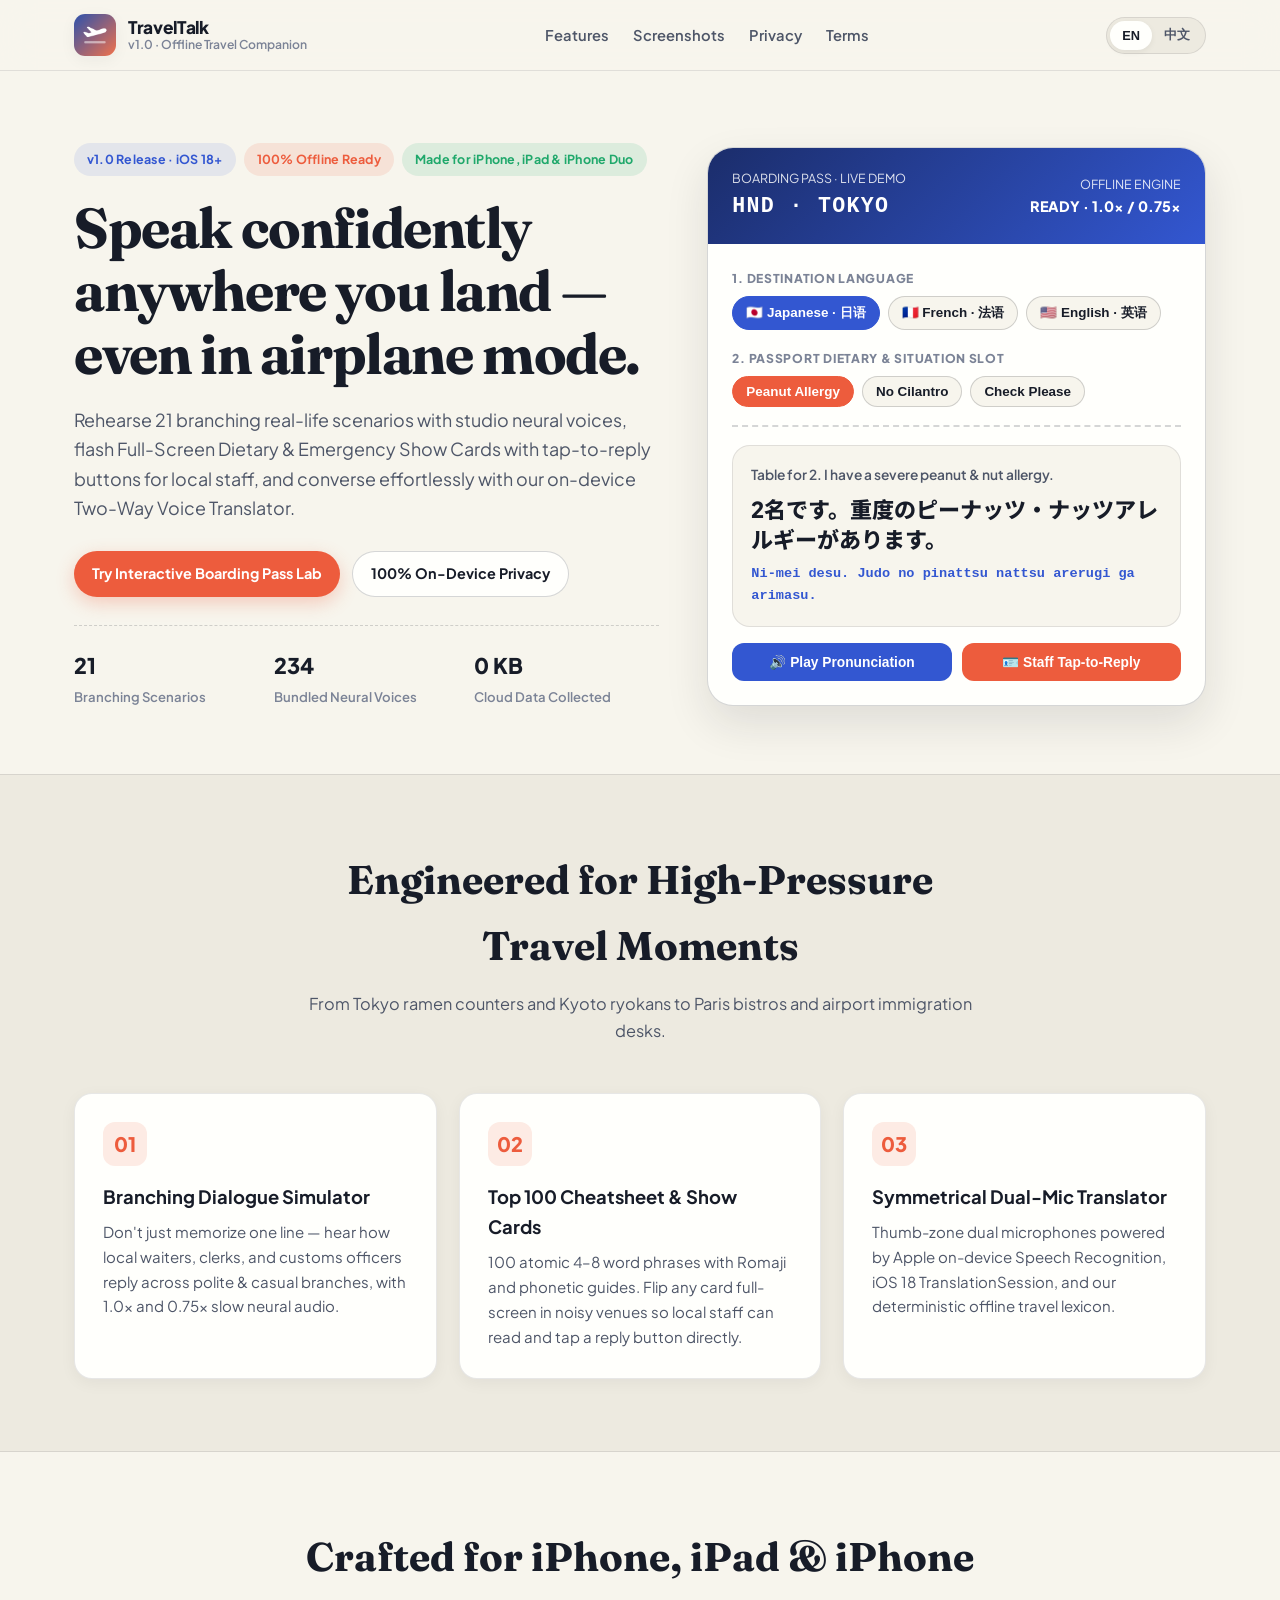
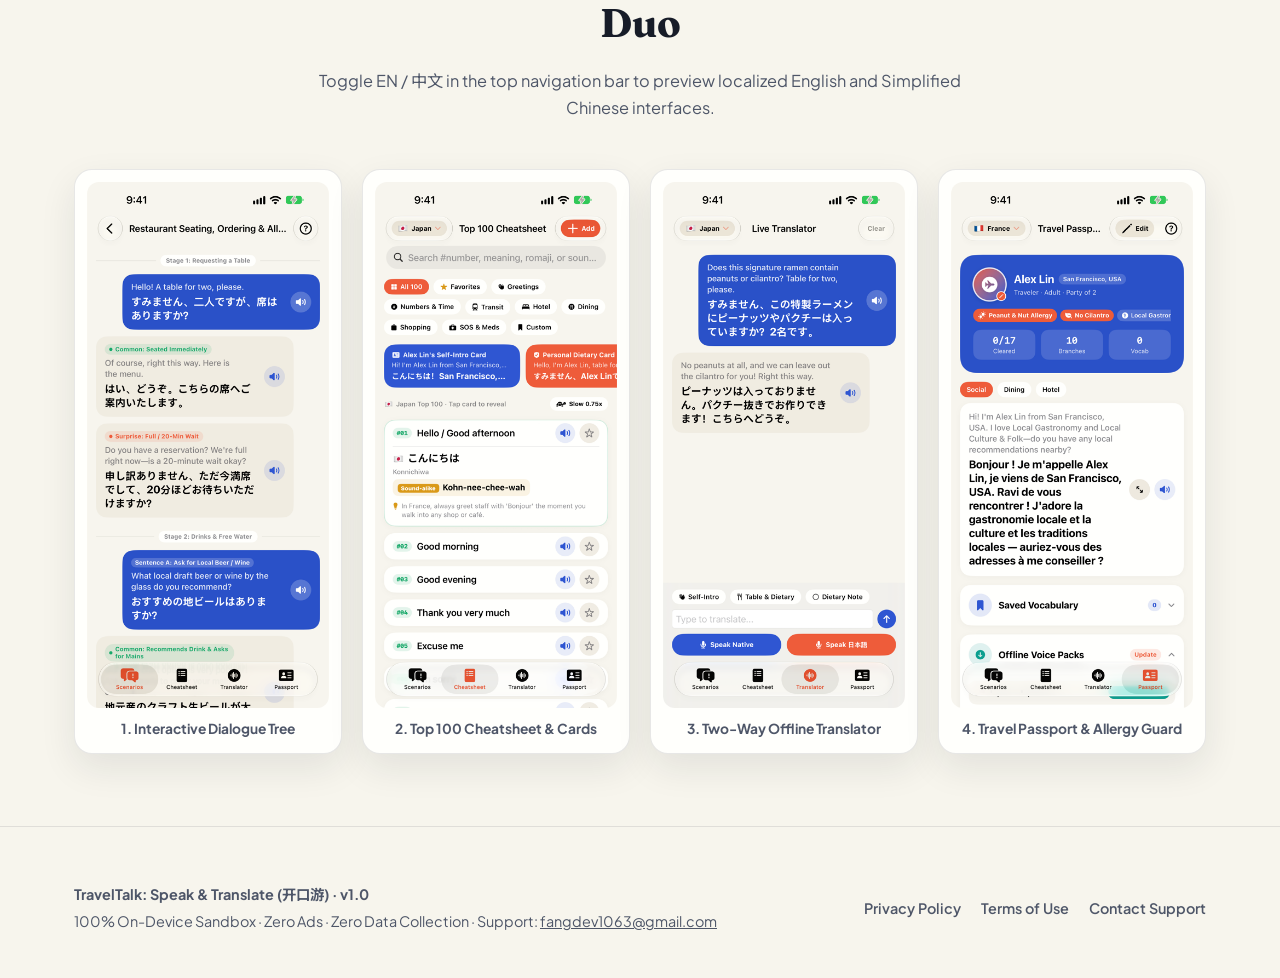
==== index.html @ 9854aa66 "feat: launch TravelTalk v1.0 official bilingual website, privacy/terms, and netlify config" ====
<!DOCTYPE html>
<html lang="en">
<head>
  <meta charset="UTF-8">
  <meta name="viewport" content="width=device-width, initial-scale=1.0">
  <title>TravelTalk (开口游) — Offline Travel Phrasebook, Dialogue Simulator & Voice Translator</title>
  <meta name="description" content="Speak confidently in Japan, France, and English destinations 100% offline. 21 interactive travel scenarios, Top 100 survival cheatsheet, full-screen staff show cards, and two-way voice translation.">
  <meta property="og:title" content="TravelTalk: Speak & Translate — v1.0 for iOS">
  <meta property="og:description" content="100% offline travel conversation simulator, Top 100 survival phrasebook, dietary allergy show cards, and two-way voice translator.">
  <meta property="og:type" content="website">
  <meta property="og:url" content="https://traveltalkapp.netlify.app">
  <meta property="og:image" content="https://traveltalkapp.netlify.app/assets/app_icon.png">
  <link rel="icon" type="image/png" href="assets/app_icon.png">
  <link rel="apple-touch-icon" href="assets/app_icon.png">
  <link rel="preconnect" href="https://fonts.googleapis.com">
  <link rel="preconnect" href="https://fonts.gstatic.com" crossorigin>
  <link href="https://fonts.googleapis.com/css2?family=Fraunces:opsz,wght@9..144,600;9..144,700&family=Noto+Sans+SC:wght@400;600;700&family=Plus+Jakarta+Sans:wght@400;600;700;800&display=swap" rel="stylesheet">
  <link rel="stylesheet" href="index.css">
  <script type="application/ld+json">
  {
    "@context": "https://schema.org",
    "@type": "SoftwareApplication",
    "name": "TravelTalk: Speak & Translate",
    "alternateName": "开口游 TravelTalk",
    "operatingSystem": "iOS 18.0+",
    "applicationCategory": "TravelApplication",
    "softwareVersion": "1.0",
    "offers": {
      "@type": "Offer",
      "price": "0",
      "priceCurrency": "USD"
    }
  }
  </script>
</head>
<body>
  <header class="site-header">
    <div class="header-container">
      <a href="/" class="brand-link">
        <img src="assets/app_icon.png" alt="TravelTalk App Icon" class="brand-icon">
        <div class="brand-text">
          <span class="brand-title">TravelTalk <span data-lang-zh>开口游</span></span>
          <span class="brand-sub">v1.0 · Offline Travel Companion</span>
        </div>
      </a>
      <nav class="nav-links">
        <a href="#features"><span data-lang-en>Features</span><span data-lang-zh>核心亮点</span></a>
        <a href="#screens"><span data-lang-en>Screenshots</span><span data-lang-zh>应用预览</span></a>
        <a href="/privacy"><span data-lang-en>Privacy</span><span data-lang-zh>隐私政策</span></a>
        <a href="/terms"><span data-lang-en>Terms</span><span data-lang-zh>服务条款</span></a>
      </nav>
      <div class="header-actions">
        <div class="lang-toggle" role="group" aria-label="Language Switcher">
          <button type="button" class="lang-btn active" id="btn-en" onclick="setLang('en')">EN</button>
          <button type="button" class="lang-btn" id="btn-zh" onclick="setLang('zh')">中文</button>
        </div>
      </div>
    </div>
  </header>

  <main>
    <section class="hero">
      <div class="container hero-grid">
        <div>
          <div class="pill-row">
            <span class="badge-pill">v1.0 Release · iOS 18+</span>
            <span class="badge-pill coral"><span data-lang-en>100% Offline Ready</span><span data-lang-zh>100% 离线可用</span></span>
            <span class="badge-pill green"><span data-lang-en>Made for iPhone, iPad &amp; iPhone Duo</span><span data-lang-zh>适配 iPhone / iPad / iPhone Duo</span></span>
          </div>

          <h1>
            <span data-lang-en>Speak confidently anywhere you land — even in airplane mode.</span>
            <span data-lang-zh>落地海外没信号，也能自信开口地道交流。</span>
          </h1>

          <p class="hero-lead">
            <span data-lang-en>Rehearse 21 branching real-life scenarios with studio neural voices, flash Full-Screen Dietary &amp; Emergency Show Cards with tap-to-reply buttons for local staff, and converse effortlessly with our on-device Two-Way Voice Translator.</span>
            <span data-lang-zh>集「21个高频场景双向对话预演 + 必背100句罗马音小抄 + 店员点选全屏救急卡 + 端侧双麦克风实时语音互译」于一体，零账号、零广告、零云端上传。</span>
          </p>

          <div class="hero-cta-row">
            <a href="#studio" class="btn-primary">
              <span data-lang-en>Try Interactive Boarding Pass Lab</span>
              <span data-lang-zh>体验交互式登机牌急救卡</span>
            </a>
            <a href="/privacy" class="btn-secondary">
              <span data-lang-en>100% On-Device Privacy</span>
              <span data-lang-zh>查看端侧隐私承诺</span>
            </a>
          </div>

          <div class="trust-strip">
            <div class="trust-stat">
              <strong>21</strong>
              <span data-lang-en>Branching Scenarios</span>
              <span data-lang-zh>真实出境演练场景</span>
            </div>
            <div class="trust-stat">
              <strong>234</strong>
              <span data-lang-en>Bundled Neural Voices</span>
              <span data-lang-zh>内置高清真声语音</span>
            </div>
            <div class="trust-stat">
              <strong>0 KB</strong>
              <span data-lang-en>Cloud Data Collected</span>
              <span data-lang-zh>个人数据云端上传</span>
            </div>
          </div>
        </div>

        <!-- Interactive Boarding Pass & Dietary Show Card Studio -->
        <div class="ticket-card" id="studio">
          <div class="ticket-header">
            <div>
              <div class="ticket-sub"><span data-lang-en>BOARDING PASS · LIVE DEMO</span><span data-lang-zh>旅行护照 · 实时交互预览</span></div>
              <div class="ticket-route-code" id="demo-route-code">HND · TOKYO</div>
            </div>
            <div style="text-align: right;">
              <div class="ticket-sub"><span data-lang-en>OFFLINE ENGINE</span><span data-lang-zh>离线引擎状态</span></div>
              <div style="font-weight: 800; font-size: 0.9rem;">READY · 1.0x / 0.75x</div>
            </div>
          </div>

          <div class="ticket-body">
            <span class="control-label"><span data-lang-en>1. Destination Language</span><span data-lang-zh>1. 选择目的地语言</span></span>
            <div class="chip-group">
              <button type="button" class="chip-btn active" data-dest="ja" onclick="selectDest('ja')">🇯🇵 Japanese · 日语</button>
              <button type="button" class="chip-btn" data-dest="fr" onclick="selectDest('fr')">🇫🇷 French · 法语</button>
              <button type="button" class="chip-btn" data-dest="en" onclick="selectDest('en')">🇺🇸 English · 英语</button>
            </div>

            <span class="control-label"><span data-lang-en>2. Passport Dietary &amp; Situation Slot</span><span data-lang-zh>2. 选择旅行护照忌口 / 高频救急场景</span></span>
            <div class="chip-group">
              <button type="button" class="chip-btn dietary active" data-slot="peanut" onclick="selectSlot('peanut')">
                <span data-lang-en>Peanut Allergy</span><span data-lang-zh>花生坚果过敏</span>
              </button>
              <button type="button" class="chip-btn dietary" data-slot="cilantro" onclick="selectSlot('cilantro')">
                <span data-lang-en>No Cilantro</span><span data-lang-zh>免放香菜</span>
              </button>
              <button type="button" class="chip-btn dietary" data-slot="bill" onclick="selectSlot('bill')">
                <span data-lang-en>Check Please</span><span data-lang-zh>买单结账</span>
              </button>
            </div>

            <hr class="ticket-divider">

            <div class="live-card-output">
              <div class="live-mother-tongue" id="demo-meaning">Table for 2. I have a severe peanut &amp; nut allergy.</div>
              <div class="live-target-phrase" id="demo-target">2名です。重度のピーナッツ・ナッツアレルギーがあります。</div>
              <div class="live-romaji" id="demo-romaji">Ni-mei desu. Judo no pinattsu nattsu arerugi ga arimasu.</div>
            </div>

            <div class="ticket-actions">
              <button type="button" class="action-btn speak" onclick="speakDemoPhrase()">
                <span data-lang-en>🔊 Play Pronunciation</span><span data-lang-zh>🔊 播放地道发音</span>
              </button>
              <button type="button" class="action-btn showcard" onclick="toggleStaffBox()">
                <span data-lang-en>🪪 Staff Tap-to-Reply</span><span data-lang-zh>🪪 店员点选回复</span>
              </button>
            </div>

            <div class="staff-reply-box" id="staff-box">
              <div style="font-size: 0.8rem; font-weight: 800; color: var(--brand-green);" id="staff-prompt">
                Local Staff Tap Reply — Instant Mother-Tongue Confirmation:
              </div>
              <div class="staff-reply-btns">
                <button type="button" class="staff-chip" onclick="showStaffMeaning('ok')">✅ 大丈夫です / Understood</button>
                <button type="button" class="staff-chip" onclick="showStaffMeaning('wait')">⏳ 少々お待ちください / One moment</button>
              </div>
              <div id="staff-feedback" style="margin-top: 8px; font-size: 0.84rem; font-weight: 700; color: var(--text-primary);"></div>
            </div>
          </div>
        </div>
      </div>
    </section>

    <section class="section section-alt" id="features">
      <div class="container">
        <div class="section-header">
          <h2>
            <span data-lang-en>Engineered for High-Pressure Travel Moments</span>
            <span data-lang-zh>专为真实出境高频痛点打造</span>
          </h2>
          <p>
            <span data-lang-en>From Tokyo ramen counters and Kyoto ryokans to Paris bistros and airport immigration desks.</span>
            <span data-lang-zh>无论是东京一兰拉面点单、羽田海关问询，还是巴黎小酒馆防过敏沟通，断网也能秒级应对。</span>
          </p>
        </div>

        <div class="bento-grid">
          <article class="bento-card">
            <div class="bento-icon">01</div>
            <h3><span data-lang-en>Branching Dialogue Simulator</span><span data-lang-zh>21个真实场景双向对话树</span></h3>
            <p>
              <span data-lang-en>Don't just memorize one line — hear how local waiters, clerks, and customs officers reply across polite &amp; casual branches, with 1.0x and 0.75x slow neural audio.</span>
              <span data-lang-zh>不仅教你怎么说，更提前预演店员最常见的真实追问分支；内置234条高清离线语音，支持1.0x常速与0.75x慢速跟读打分。</span>
            </p>
          </article>

          <article class="bento-card">
            <div class="bento-icon">02</div>
            <h3><span data-lang-en>Top 100 Cheatsheet &amp; Show Cards</span><span data-lang-zh>必背100句小抄与全屏救急卡</span></h3>
            <p>
              <span data-lang-en>100 atomic 4–8 word phrases with Romaji and phonetic guides. Flip any card full-screen in noisy venues so local staff can read and tap a reply button directly.</span>
              <span data-lang-zh>一句一卡短句编排搭配罗马音与谐音助记；嘈杂环境下轻点切换高对比度全屏大字卡，支持当地店员直接点击按钮回复。</span>
            </p>
          </article>

          <article class="bento-card">
            <div class="bento-icon">03</div>
            <h3><span data-lang-en>Symmetrical Dual-Mic Translator</span><span data-lang-zh>单手双麦克风端侧实时互译</span></h3>
            <p>
              <span data-lang-en>Thumb-zone dual microphones powered by Apple on-device Speech Recognition, iOS 18 TranslationSession, and our deterministic offline travel lexicon.</span>
              <span data-lang-zh>底部人体工学对称双麦（「我说母语 / 对方说外语」），融合 iOS 18 离线翻译引擎与内置高频旅行词库双轨兜底。</span>
            </p>
          </article>
        </div>
      </div>
    </section>

    <section class="section" id="screens">
      <div class="container">
        <div class="section-header">
          <h2>
            <span data-lang-en>Crafted for iPhone, iPad &amp; iPhone Duo</span>
            <span data-lang-zh>多端自适应原生界面预览</span>
          </h2>
          <p>
            <span data-lang-en>Toggle EN / 中文 in the top navigation bar to preview localized English and Simplified Chinese interfaces.</span>
            <span data-lang-zh>点击右上角 EN / 中文 按钮，即可实时切换中英文原生界面截图。</span>
          </p>
        </div>

        <div class="screens-grid">
          <div class="screen-item">
            <img src="assets/screens/raw_01_dialogue.png" data-en-src="assets/screens/raw_01_dialogue.png" data-zh-src="assets/screens/raw_01_dialogue_zh.png" alt="Interactive Dialogue Simulation" class="localized-screen">
            <div class="screen-caption"><span data-lang-en>1. Interactive Dialogue Tree</span><span data-lang-zh>1. 双向对话模拟演练</span></div>
          </div>
          <div class="screen-item">
            <img src="assets/screens/raw_02_cheatsheet.png" data-en-src="assets/screens/raw_02_cheatsheet.png" data-zh-src="assets/screens/raw_02_cheatsheet_zh.png" alt="Top 100 Survival Cheatsheet" class="localized-screen">
            <div class="screen-caption"><span data-lang-en>2. Top 100 Cheatsheet &amp; Cards</span><span data-lang-zh>2. 必背100句与救急展示卡</span></div>
          </div>
          <div class="screen-item">
            <img src="assets/screens/raw_03_translator.png" data-en-src="assets/screens/raw_03_translator.png" data-zh-src="assets/screens/raw_03_translator_zh.png" alt="Two-Way Live Voice Translator" class="localized-screen">
            <div class="screen-caption"><span data-lang-en>3. Two-Way Offline Translator</span><span data-lang-zh>3. 双麦克风离线实时翻译</span></div>
          </div>
          <div class="screen-item">
            <img src="assets/screens/raw_04_passport.png" data-en-src="assets/screens/raw_04_passport.png" data-zh-src="assets/screens/raw_04_passport_zh.png" alt="Travel Passport & Allergy Guard" class="localized-screen">
            <div class="screen-caption"><span data-lang-en>4. Travel Passport &amp; Allergy Guard</span><span data-lang-zh>4. 旅行护照与防过敏名片</span></div>
          </div>
        </div>
      </div>
    </section>
  </main>

  <footer class="site-footer">
    <div class="container footer-grid">
      <div>
        <strong>TravelTalk: Speak &amp; Translate (开口游) · v1.0</strong>
        <div style="margin-top: 4px;">
          <span data-lang-en>100% On-Device Sandbox · Zero Ads · Zero Data Collection · Support: </span>
          <span data-lang-zh>100% 设备端沙盒运行 · 无广告 · 零数据收集 · 官方支持邮箱：</span>
          <a href="mailto:fangdev1063@gmail.com" style="text-decoration: underline;">fangdev1063@gmail.com</a>
        </div>
      </div>
      <div class="footer-links">
        <a href="/privacy"><span data-lang-en>Privacy Policy</span><span data-lang-zh>隐私政策</span></a>
        <a href="/terms"><span data-lang-en>Terms of Use</span><span data-lang-zh>服务条款</span></a>
        <a href="mailto:fangdev1063@gmail.com"><span data-lang-en>Contact Support</span><span data-lang-zh>联系开发者</span></a>
      </div>
    </div>
  </footer>

  <script>
    const DEMO_DATA = {
      ja: {
        route: 'HND · TOKYO',
        bcp47: 'ja-JP',
        peanut: {
          en: 'Table for 2. I have a severe peanut & nut allergy.',
          zh: '我们两位用餐。我有严重的花生与坚果过敏。',
          target: '2名です。重度のピーナッツ・ナッツアレルギーがあります。',
          romaji: 'Ni-mei desu. Judo no pinattsu nattsu arerugi ga arimasu.'
        },
        cilantro: {
          en: 'Could you please make this without cilantro?',
          zh: '请问这道菜可以不放香菜吗？谢谢。',
          target: 'すみません、パクチー抜きでお願いできますか？',
          romaji: 'Sumimasen, pakuchi nuki de onegai dekimasu ka?'
        },
        bill: {
          en: 'Excuse me, could we get the check please?',
          zh: '不好意思，麻烦帮我们买单结账。',
          target: 'すみません、お会計をお願いします。',
          romaji: 'Sumimasen, okaikei wo onegaishimasu.'
        }
      },
      fr: {
        route: 'CDG · PARIS',
        bcp47: 'fr-FR',
        peanut: {
          en: 'Table for 2. I have a severe peanut & nut allergy.',
          zh: '我们两位用餐。我有严重的花生与坚果过敏。',
          target: 'Une table pour deux. J’ai une allergie sévère aux arachides et aux fruits à coque.',
          romaji: 'Oon tabl poor duh. Zhay oon a-ler-zhee say-ver oh za-ra-sheed.'
        },
        cilantro: {
          en: 'Could you please prepare this without cilantro?',
          zh: '请问这道菜可以不放香菜吗？谢谢。',
          target: 'Pourriez-vous préparer ce plat sans coriandre, s’il vous plaît ?',
          romaji: 'Poo-ryay voo pray-pa-ray se pla san ko-ryandr, seel voo play?'
        },
        bill: {
          en: 'Excuse me, could we have the bill please?',
          zh: '不好意思，麻烦帮我们买单结账。',
          target: 'Excusez-moi, l’addition s’il vous plaît.',
          romaji: 'Ex-ku-zay mwa, la-dee-syon seel voo play.'
        }
      },
      en: {
        route: 'JFK · NEW YORK',
        bcp47: 'en-US',
        peanut: {
          en: 'Table for 2. I have a severe peanut and tree nut allergy.',
          zh: '我们两位用餐。我有严重的花生与坚果过敏。',
          target: 'Table for two, please. I have a severe peanut and tree nut allergy.',
          romaji: 'Clear polite American English · Dining Allergy Alert'
        },
        cilantro: {
          en: 'Could I get this without cilantro, please?',
          zh: '请问这道菜可以不放香菜吗？谢谢。',
          target: 'Could I get this without cilantro, please?',
          romaji: 'Clear polite American English · Dietary Customization'
        },
        bill: {
          en: 'Excuse me, could we get the check whenever you are ready?',
          zh: '不好意思，麻烦帮我们买单结账。',
          target: 'Excuse me, could we get the check, please?',
          romaji: 'Clear polite American English · Restaurant Checkout'
        }
      }
    };

    let currentLang = 'en';
    let currentDest = 'ja';
    let currentSlot = 'peanut';

    function renderDemo() {
      const d = DEMO_DATA[currentDest];
      const item = d[currentSlot];
      document.getElementById('demo-route-code').textContent = d.route;
      document.getElementById('demo-meaning').textContent = currentLang === 'zh' ? item.zh : item.en;
      document.getElementById('demo-target').textContent = item.target;
      document.getElementById('demo-romaji').textContent = item.romaji;
      document.getElementById('staff-feedback').textContent = '';
    }

    function setLang(lang) {
      currentLang = lang;
      document.body.classList.toggle('lang-zh', lang === 'zh');
      document.getElementById('btn-en').classList.toggle('active', lang === 'en');
      document.getElementById('btn-zh').classList.toggle('active', lang === 'zh');
      document.querySelectorAll('.localized-screen').forEach(img => {
        img.src = lang === 'zh' ? img.getAttribute('data-zh-src') : img.getAttribute('data-en-src');
      });
      renderDemo();
    }

    function selectDest(dest) {
      currentDest = dest;
      document.querySelectorAll('[data-dest]').forEach(btn => {
        btn.classList.toggle('active', btn.getAttribute('data-dest') === dest);
      });
      renderDemo();
    }

    function selectSlot(slot) {
      currentSlot = slot;
      document.querySelectorAll('[data-slot]').forEach(btn => {
        btn.classList.toggle('active', btn.getAttribute('data-slot') === slot);
      });
      renderDemo();
    }

    function speakDemoPhrase() {
      if (!('speechSynthesis' in window)) return;
      window.speechSynthesis.cancel();
      const d = DEMO_DATA[currentDest];
      const u = new SpeechSynthesisUtterance(d[currentSlot].target);
      u.lang = d.bcp47;
      u.rate = 0.92;
      window.speechSynthesis.speak(u);
    }

    function toggleStaffBox() {
      document.getElementById('staff-box').classList.toggle('visible');
    }

    function showStaffMeaning(kind) {
      const el = document.getElementById('staff-feedback');
      if (kind === 'ok') {
        el.textContent = currentLang === 'zh'
          ? '店员已确认：「没问题，我们会为您妥善处理！」'
          : 'Staff Confirmed: "No problem at all — we will take care of this for you!"';
      } else {
        el.textContent = currentLang === 'zh'
          ? '店员回复：「请稍等片刻，我马上为您确认。」'
          : 'Staff Replied: "One moment please — let me double-check with the kitchen."';
      }
    }
  </script>
</body>
</html>
---- index.css ----
:root {
  --bg-canvas: #f7f5ed;
  --bg-elevated: #edeae0;
  --surface-card: #fffffc;
  --surface-dark: #0f1421;
  --text-primary: #171c28;
  --text-secondary: #4e5668;
  --text-muted: #7b8396;
  --brand-coral: #ed5c3d;
  --brand-coral-dark: #d1482a;
  --brand-indigo: #3357d1;
  --brand-gold: #d9991f;
  --brand-teal: #149e8f;
  --brand-green: #1fa86b;
  --border-subtle: rgba(23, 28, 40, 0.10);
  --border-strong: rgba(23, 28, 40, 0.18);
  --shadow-sm: 0 4px 16px rgba(23, 28, 40, 0.05);
  --shadow-md: 0 14px 36px rgba(23, 28, 40, 0.09);
  --shadow-ticket: 0 18px 44px rgba(23, 28, 40, 0.11);
  --radius-sm: 12px;
  --radius-md: 18px;
  --radius-lg: 26px;
  --radius-pill: 9999px;
  --font-display: 'Fraunces', 'Noto Sans SC', Georgia, serif;
  --font-sans: 'Plus Jakarta Sans', 'Noto Sans SC', -apple-system, BlinkMacSystemFont, sans-serif;
}

* {
  box-sizing: border-box;
  margin: 0;
  padding: 0;
}

html {
  scroll-behavior: smooth;
}

body {
  font-family: var(--font-sans);
  background-color: var(--bg-canvas);
  color: var(--text-primary);
  line-height: 1.65;
  -webkit-font-smoothing: antialiased;
}

a {
  color: inherit;
  text-decoration: none;
}

.site-header {
  position: sticky;
  top: 0;
  z-index: 100;
  background: rgba(247, 245, 237, 0.88);
  backdrop-filter: blur(16px);
  -webkit-backdrop-filter: blur(16px);
  border-bottom: 1px solid var(--border-subtle);
}

.header-container {
  max-width: 1180px;
  margin: 0 auto;
  padding: 14px 24px;
  display: flex;
  align-items: center;
  justify-content: space-between;
  gap: 16px;
}

.brand-link {
  display: flex;
  align-items: center;
  gap: 12px;
}

.brand-icon {
  width: 42px;
  height: 42px;
  border-radius: 11px;
  box-shadow: var(--shadow-sm);
}

.brand-text {
  display: flex;
  flex-direction: column;
  line-height: 1.15;
}

.brand-title {
  font-weight: 800;
  font-size: 1.08rem;
  letter-spacing: -0.02em;
}

.brand-sub {
  font-size: 0.76rem;
  color: var(--text-muted);
  font-weight: 600;
}

.nav-links {
  display: flex;
  align-items: center;
  gap: 24px;
  font-size: 0.92rem;
  font-weight: 600;
  color: var(--text-secondary);
}

.nav-links a:hover,
.nav-links a.active {
  color: var(--brand-coral);
}

.header-actions {
  display: flex;
  align-items: center;
  gap: 10px;
}

.lang-toggle {
  display: inline-flex;
  background: var(--bg-elevated);
  padding: 3px;
  border-radius: var(--radius-pill);
  border: 1px solid var(--border-subtle);
}

.lang-btn {
  border: none;
  background: transparent;
  padding: 6px 12px;
  border-radius: var(--radius-pill);
  font-size: 0.8rem;
  font-weight: 700;
  color: var(--text-secondary);
  cursor: pointer;
  transition: all 0.2s ease;
}

.lang-btn.active {
  background: var(--surface-card);
  color: var(--text-primary);
  box-shadow: 0 2px 6px rgba(0, 0, 0, 0.06);
}

.btn-primary {
  display: inline-flex;
  align-items: center;
  gap: 8px;
  background: var(--brand-coral);
  color: #fff;
  padding: 10px 18px;
  border-radius: var(--radius-pill);
  font-weight: 700;
  font-size: 0.9rem;
  transition: transform 0.18s ease, background 0.18s ease;
  box-shadow: 0 6px 18px rgba(237, 92, 61, 0.28);
}

.btn-primary:hover {
  background: var(--brand-coral-dark);
  transform: translateY(-1px);
}

.btn-secondary {
  display: inline-flex;
  align-items: center;
  gap: 8px;
  background: var(--surface-card);
  color: var(--text-primary);
  padding: 10px 18px;
  border-radius: var(--radius-pill);
  border: 1px solid var(--border-strong);
  font-weight: 700;
  font-size: 0.9rem;
  transition: all 0.18s ease;
}

.btn-secondary:hover {
  border-color: var(--brand-indigo);
  color: var(--brand-indigo);
}

.container {
  max-width: 1180px;
  margin: 0 auto;
  padding: 0 24px;
}

/* Hero Boarding Pass Section */
.hero {
  padding: 72px 0 64px;
}

.hero-grid {
  display: grid;
  grid-template-columns: 1.08fr 0.92fr;
  gap: 48px;
  align-items: center;
}

.pill-row {
  display: flex;
  flex-wrap: wrap;
  gap: 8px;
  margin-bottom: 20px;
}

.badge-pill {
  display: inline-flex;
  align-items: center;
  gap: 6px;
  padding: 6px 13px;
  border-radius: var(--radius-pill);
  font-size: 0.78rem;
  font-weight: 700;
  letter-spacing: 0.02em;
  background: rgba(51, 87, 209, 0.10);
  color: var(--brand-indigo);
}

.badge-pill.coral {
  background: rgba(237, 92, 61, 0.12);
  color: var(--brand-coral);
}

.badge-pill.green {
  background: rgba(31, 168, 107, 0.12);
  color: var(--brand-green);
}

.hero h1 {
  font-family: var(--font-display);
  font-size: clamp(2.35rem, 4.4vw, 3.6rem);
  line-height: 1.12;
  letter-spacing: -0.025em;
  margin-bottom: 20px;
}

.hero-lead {
  font-size: 1.12rem;
  color: var(--text-secondary);
  margin-bottom: 28px;
  max-width: 580px;
}

.hero-cta-row {
  display: flex;
  flex-wrap: wrap;
  gap: 12px;
  margin-bottom: 28px;
}

.trust-strip {
  display: grid;
  grid-template-columns: repeat(3, 1fr);
  gap: 14px;
  padding-top: 22px;
  border-top: 1px dashed var(--border-strong);
}

.trust-stat strong {
  display: block;
  font-size: 1.35rem;
  font-weight: 800;
  color: var(--text-primary);
}

.trust-stat span {
  font-size: 0.82rem;
  color: var(--text-muted);
  font-weight: 600;
}

/* Interactive Boarding Pass Studio */
.ticket-card {
  background: var(--surface-card);
  border-radius: var(--radius-lg);
  border: 1px solid var(--border-strong);
  box-shadow: var(--shadow-ticket);
  overflow: hidden;
}

.ticket-header {
  background: linear-gradient(135deg, #1b2d6b 0%, #3357d1 100%);
  color: #fff;
  padding: 20px 24px;
  display: flex;
  justify-content: space-between;
  align-items: center;
}

.ticket-route-code {
  font-family: ui-monospace, SFMono-Regular, Menlo, monospace;
  font-size: 1.35rem;
  font-weight: 800;
  letter-spacing: 0.06em;
}

.ticket-sub {
  font-size: 0.78rem;
  opacity: 0.85;
}

.ticket-body {
  padding: 24px;
}

.control-label {
  font-size: 0.76rem;
  font-weight: 800;
  text-transform: uppercase;
  letter-spacing: 0.06em;
  color: var(--text-muted);
  margin-bottom: 8px;
  display: block;
}

.chip-group {
  display: flex;
  flex-wrap: wrap;
  gap: 8px;
  margin-bottom: 18px;
}

.chip-btn {
  border: 1px solid var(--border-strong);
  background: var(--bg-canvas);
  color: var(--text-primary);
  padding: 7px 13px;
  border-radius: var(--radius-pill);
  font-size: 0.84rem;
  font-weight: 700;
  cursor: pointer;
  transition: all 0.16s ease;
}

.chip-btn.active {
  background: var(--brand-indigo);
  color: #fff;
  border-color: var(--brand-indigo);
}

.chip-btn.dietary.active {
  background: var(--brand-coral);
  color: #fff;
  border-color: var(--brand-coral);
}

.ticket-divider {
  border: none;
  border-top: 2px dashed var(--border-strong);
  margin: 18px 0;
}

.live-card-output {
  background: var(--bg-canvas);
  border-radius: var(--radius-md);
  padding: 18px;
  border: 1px solid var(--border-subtle);
}

.live-mother-tongue {
  font-size: 0.86rem;
  color: var(--text-secondary);
  font-weight: 600;
  margin-bottom: 8px;
}

.live-target-phrase {
  font-size: 1.38rem;
  font-weight: 800;
  line-height: 1.35;
  color: var(--text-primary);
  margin-bottom: 8px;
}

.live-romaji {
  font-family: ui-monospace, SFMono-Regular, Menlo, monospace;
  font-size: 0.85rem;
  color: var(--brand-indigo);
  font-weight: 600;
}

.ticket-actions {
  display: flex;
  gap: 10px;
  margin-top: 16px;
}

.action-btn {
  flex: 1;
  border: none;
  padding: 11px 14px;
  border-radius: var(--radius-sm);
  font-weight: 700;
  font-size: 0.86rem;
  cursor: pointer;
  transition: opacity 0.16s ease;
}

.action-btn.speak {
  background: var(--brand-indigo);
  color: #fff;
}

.action-btn.showcard {
  background: var(--brand-coral);
  color: #fff;
}

.staff-reply-box {
  margin-top: 14px;
  padding: 12px 14px;
  border-radius: var(--radius-sm);
  background: rgba(31, 168, 107, 0.10);
  border: 1px solid rgba(31, 168, 107, 0.25);
  display: none;
}

.staff-reply-box.visible {
  display: block;
}

.staff-reply-btns {
  display: flex;
  flex-wrap: wrap;
  gap: 8px;
  margin-top: 8px;
}

.staff-chip {
  border: 1px solid var(--brand-green);
  background: #fff;
  color: var(--text-primary);
  padding: 6px 11px;
  border-radius: var(--radius-pill);
  font-size: 0.8rem;
  font-weight: 700;
  cursor: pointer;
}

/* Sections */
.section {
  padding: 72px 0;
}

.section-alt {
  background: var(--bg-elevated);
  border-top: 1px solid var(--border-subtle);
  border-bottom: 1px solid var(--border-subtle);
}

.section-header {
  text-align: center;
  max-width: 680px;
  margin: 0 auto 48px;
}

.section-header h2 {
  font-family: var(--font-display);
  font-size: clamp(1.85rem, 3.2vw, 2.5rem);
  margin-bottom: 12px;
}

.section-header p {
  color: var(--text-secondary);
  font-size: 1.02rem;
}

.bento-grid {
  display: grid;
  grid-template-columns: repeat(3, 1fr);
  gap: 22px;
}

.bento-card {
  background: var(--surface-card);
  border: 1px solid var(--border-subtle);
  border-radius: var(--radius-md);
  padding: 28px;
  box-shadow: var(--shadow-sm);
}

.bento-icon {
  width: 44px;
  height: 44px;
  border-radius: 12px;
  display: inline-flex;
  align-items: center;
  justify-content: center;
  font-size: 1.25rem;
  font-weight: 800;
  background: rgba(237, 92, 61, 0.12);
  color: var(--brand-coral);
  margin-bottom: 16px;
}

.bento-card h3 {
  font-size: 1.15rem;
  margin-bottom: 8px;
}

.bento-card p {
  color: var(--text-secondary);
  font-size: 0.94rem;
}

/* Screenshot Gallery */
.screens-grid {
  display: grid;
  grid-template-columns: repeat(4, 1fr);
  gap: 20px;
}

.screen-item {
  background: var(--surface-card);
  border-radius: var(--radius-md);
  padding: 12px;
  border: 1px solid var(--border-subtle);
  box-shadow: var(--shadow-md);
  text-align: center;
}

.screen-item img {
  width: 100%;
  height: auto;
  border-radius: 12px;
  display: block;
}

.screen-caption {
  margin-top: 10px;
  font-size: 0.86rem;
  font-weight: 700;
  color: var(--text-secondary);
}

/* Footer */
.site-footer {
  padding: 56px 0 44px;
  border-top: 1px solid var(--border-subtle);
  color: var(--text-secondary);
  font-size: 0.9rem;
}

.footer-grid {
  display: flex;
  flex-wrap: wrap;
  justify-content: space-between;
  align-items: center;
  gap: 24px;
}

.footer-links {
  display: flex;
  flex-wrap: wrap;
  gap: 20px;
  font-weight: 600;
}

.footer-links a:hover {
  color: var(--brand-coral);
}

/* Legal Pages */
.legal-container {
  max-width: 860px;
  margin: 56px auto 80px;
  padding: 0 24px;
}

.legal-card {
  background: var(--surface-card);
  border: 1px solid var(--border-subtle);
  border-radius: var(--radius-lg);
  padding: 44px;
  box-shadow: var(--shadow-sm);
}

.legal-card h1 {
  font-family: var(--font-display);
  font-size: 2.1rem;
  margin-bottom: 8px;
}

.legal-meta {
  color: var(--text-muted);
  font-size: 0.92rem;
  padding-bottom: 20px;
  margin-bottom: 28px;
  border-bottom: 1px solid var(--border-subtle);
}

.legal-card h2 {
  font-size: 1.25rem;
  color: var(--brand-indigo);
  margin: 28px 0 10px;
}

.legal-card p,
.legal-card li {
  color: var(--text-secondary);
  margin-bottom: 12px;
}

.legal-card ul {
  padding-left: 22px;
  margin-bottom: 16px;
}

[data-lang-zh] {
  display: none;
}

body.lang-zh [data-lang-en] {
  display: none !important;
}

body.lang-zh [data-lang-zh] {
  display: revert !important;
}

@media (max-width: 960px) {
  .hero-grid {
    grid-template-columns: 1fr;
  }
  .bento-grid {
    grid-template-columns: 1fr;
  }
  .screens-grid {
    grid-template-columns: repeat(2, 1fr);
  }
  .nav-links {
    display: none;
  }
}

@media (max-width: 560px) {
  .screens-grid {
    grid-template-columns: 1fr;
  }
  .legal-card {
    padding: 26px;
  }
}
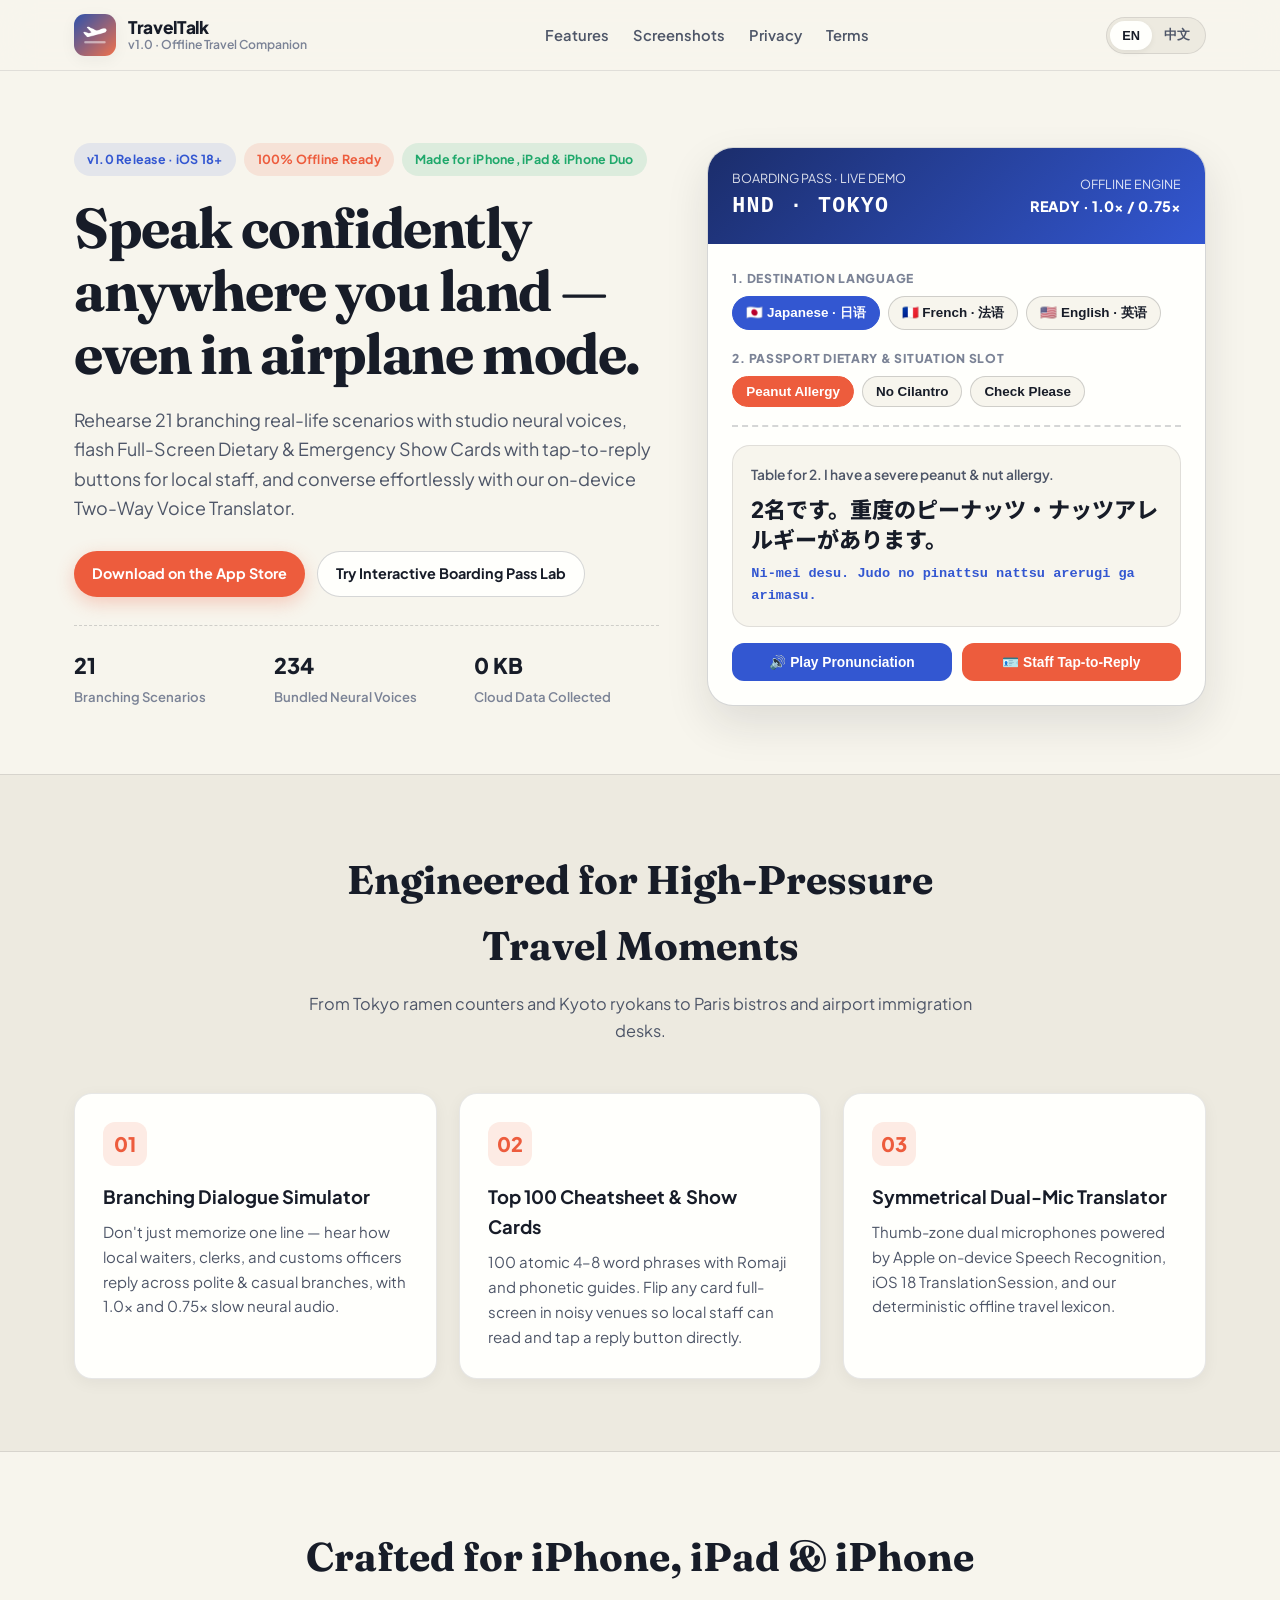
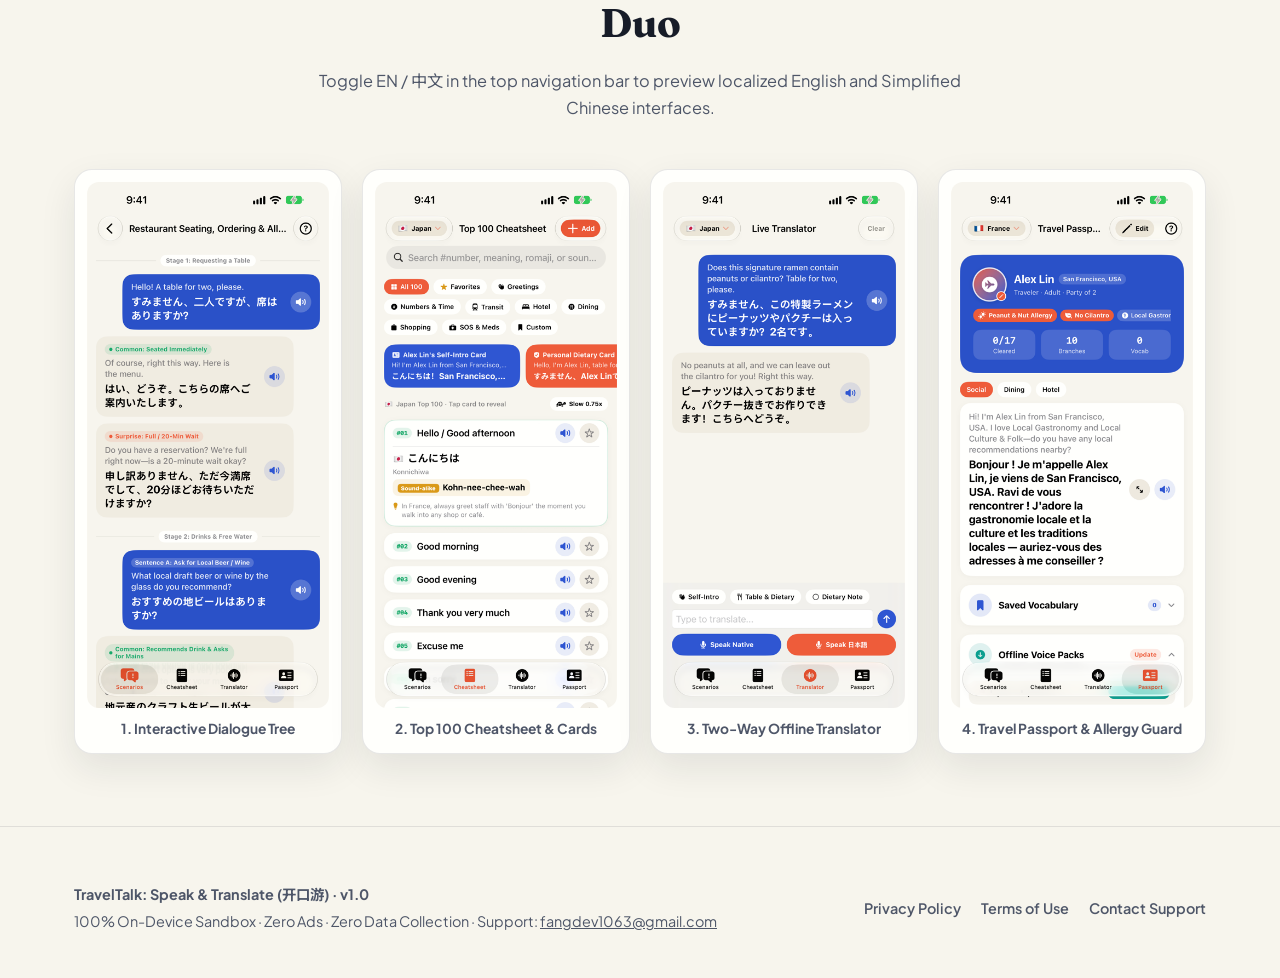
==== commit 931ca059: "feat: link App Store CTA to live id6835293753" ====
--- a/index.html
+++ b/index.html
@@ -79,13 +79,13 @@
           </p>
 
           <div class="hero-cta-row">
-            <a href="#studio" class="btn-primary">
+            <a href="https://apps.apple.com/app/id6835293753" class="btn-primary" target="_blank" rel="noopener">
+              <span data-lang-en>Download on the App Store</span>
+              <span data-lang-zh>前往 App Store 免费下载</span>
+            </a>
+            <a href="#studio" class="btn-secondary">
               <span data-lang-en>Try Interactive Boarding Pass Lab</span>
               <span data-lang-zh>体验交互式登机牌急救卡</span>
-            </a>
-            <a href="/privacy" class="btn-secondary">
-              <span data-lang-en>100% On-Device Privacy</span>
-              <span data-lang-zh>查看端侧隐私承诺</span>
             </a>
           </div>
 
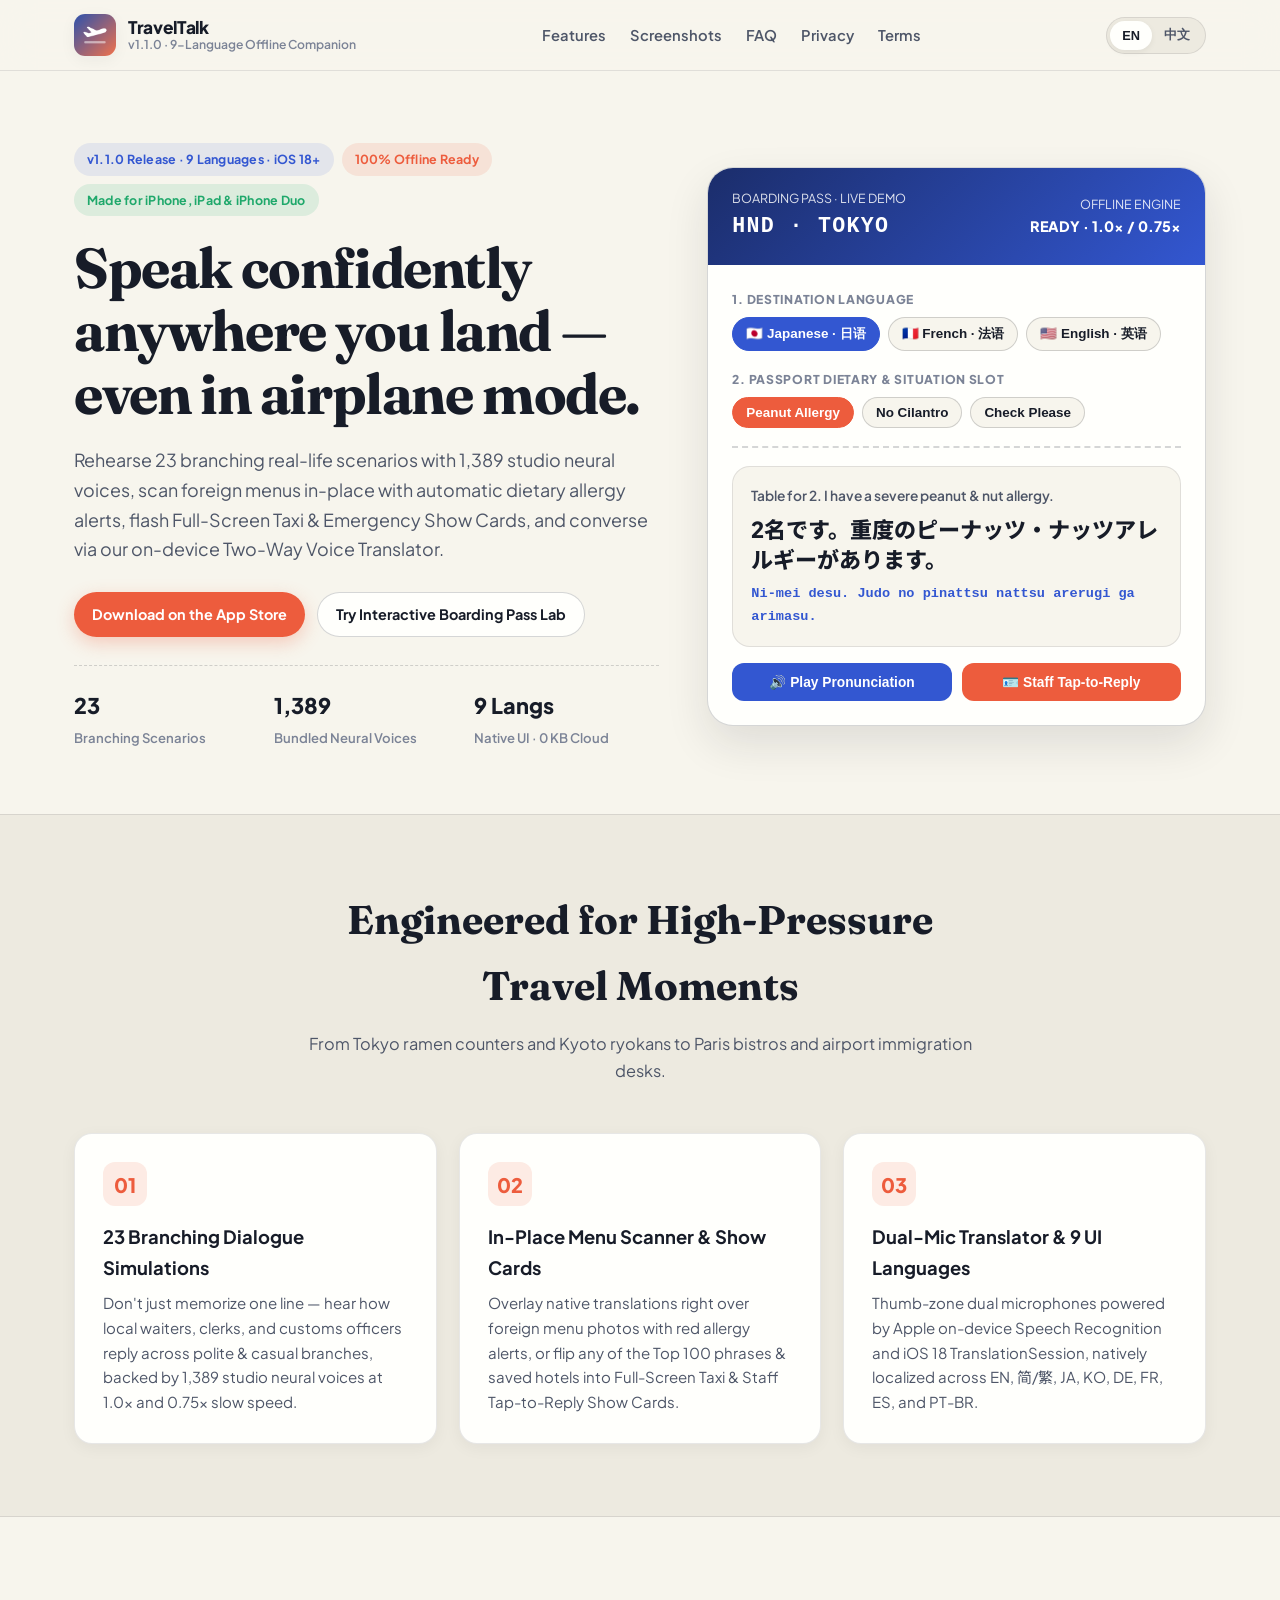
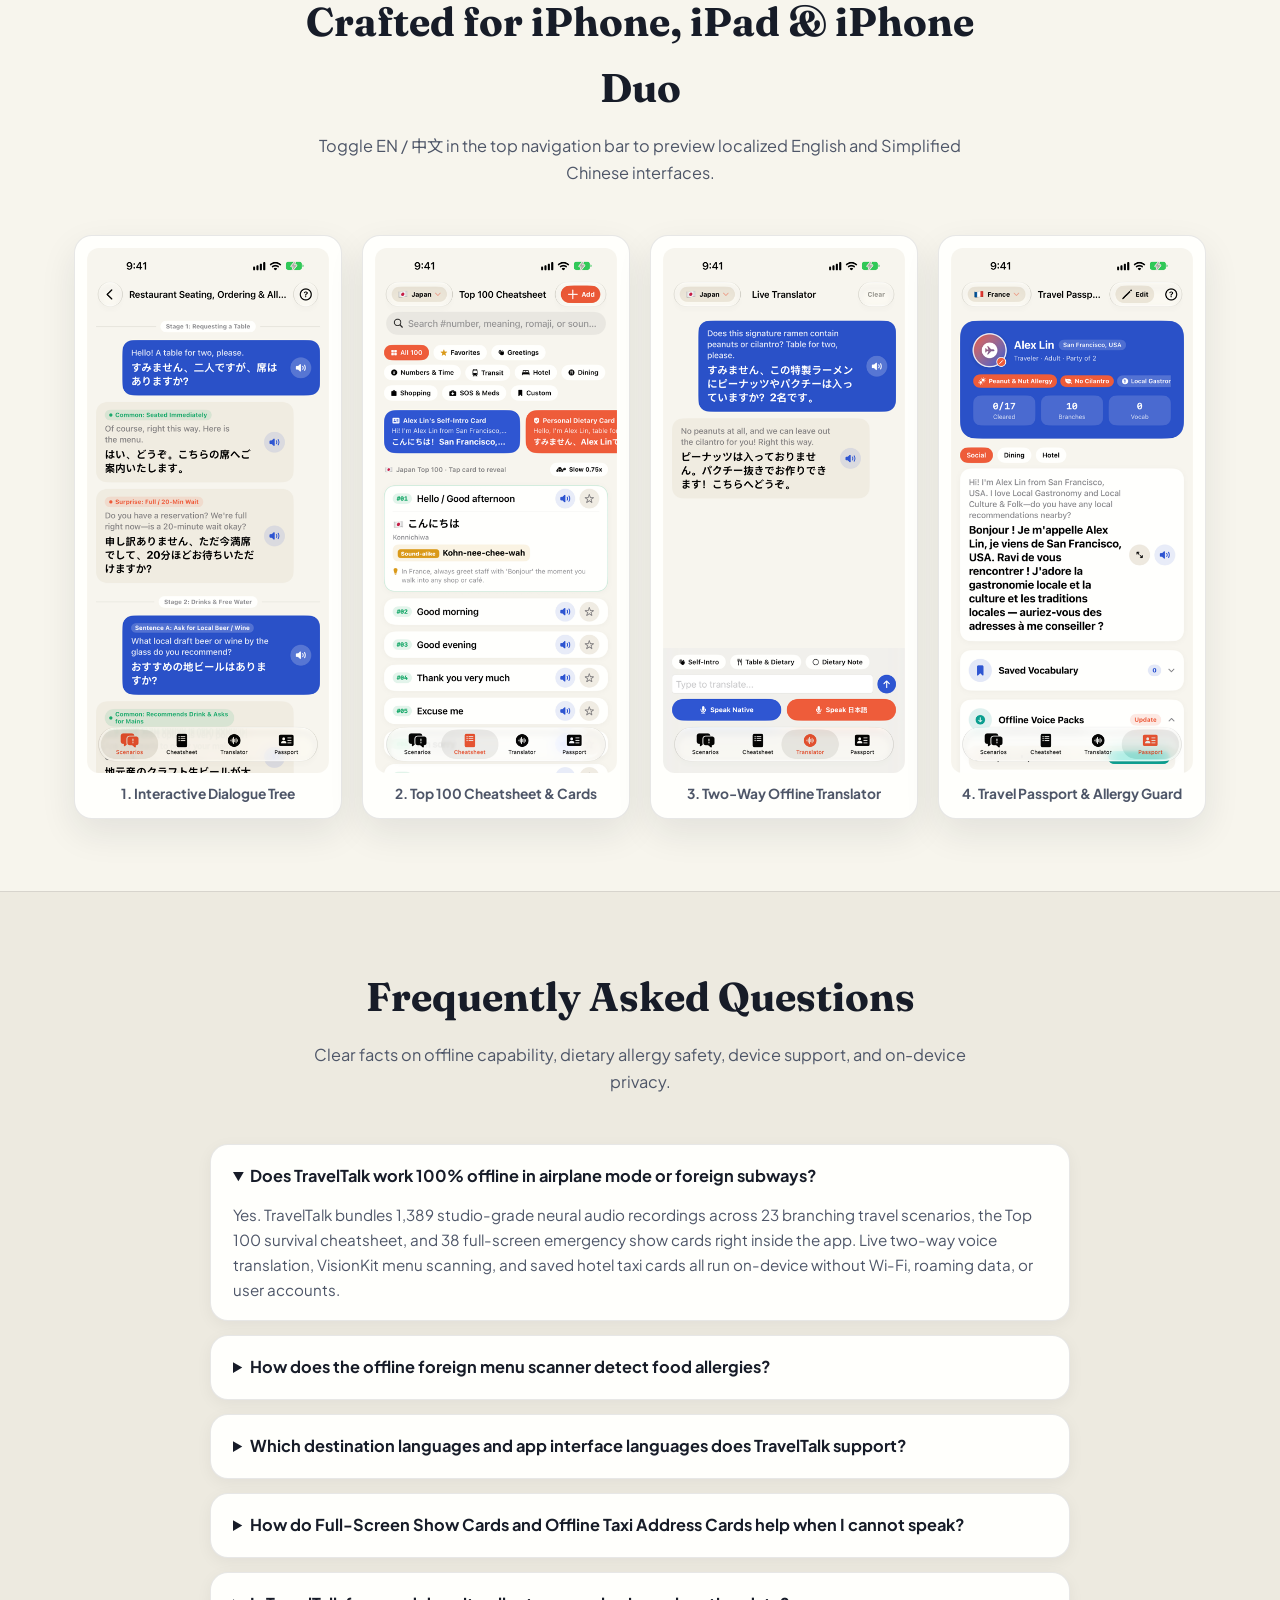
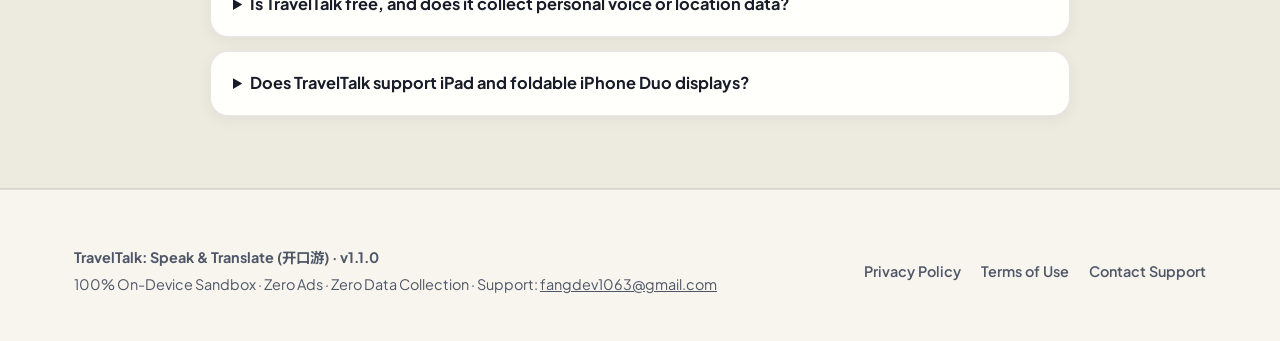
==== commit 849e979b: "chore(web): sync website assets & legal compliance for v1.1.0" ====
--- a/index.html
+++ b/index.html
@@ -3,10 +3,11 @@
 <head>
   <meta charset="UTF-8">
   <meta name="viewport" content="width=device-width, initial-scale=1.0">
-  <title>TravelTalk (开口游) — Offline Travel Phrasebook, Dialogue Simulator & Voice Translator</title>
-  <meta name="description" content="Speak confidently in Japan, France, and English destinations 100% offline. 21 interactive travel scenarios, Top 100 survival cheatsheet, full-screen staff show cards, and two-way voice translation.">
-  <meta property="og:title" content="TravelTalk: Speak & Translate — v1.0 for iOS">
-  <meta property="og:description" content="100% offline travel conversation simulator, Top 100 survival phrasebook, dietary allergy show cards, and two-way voice translator.">
+  <title>TravelTalk (开口游) — Offline Travel Phrasebook, Menu Allergy Scanner &amp; Voice Translator</title>
+  <meta name="description" content="Speak confidently in Japan, France, and English destinations 100% offline. 23 interactive travel scenarios, 1,389 neural voices, in-place menu allergy scanner, taxi show cards, and two-way voice translation across 9 UI languages.">
+  <meta name="apple-itunes-app" content="app-id=6835293753">
+  <meta property="og:title" content="TravelTalk: Speak &amp; Translate — v1.1.0 for iOS">
+  <meta property="og:description" content="100% offline travel conversation simulator, in-place menu allergy scanner, Top 100 survival phrasebook, taxi show cards, and two-way voice translator.">
   <meta property="og:type" content="website">
   <meta property="og:url" content="https://traveltalkapp.netlify.app">
   <meta property="og:image" content="https://traveltalkapp.netlify.app/assets/app_icon.png">
@@ -19,17 +20,84 @@
   <script type="application/ld+json">
   {
     "@context": "https://schema.org",
-    "@type": "SoftwareApplication",
-    "name": "TravelTalk: Speak & Translate",
-    "alternateName": "开口游 TravelTalk",
-    "operatingSystem": "iOS 18.0+",
-    "applicationCategory": "TravelApplication",
-    "softwareVersion": "1.0",
-    "offers": {
-      "@type": "Offer",
-      "price": "0",
-      "priceCurrency": "USD"
-    }
+    "@graph": [
+      {
+        "@type": "MobileApplication",
+        "name": "TravelTalk: Speak & Translate",
+        "alternateName": "开口游 TravelTalk",
+        "description": "TravelTalk is an iPhone, iPad, and iPhone Duo app that helps travelers practice offline travel conversations, scan foreign menus with allergy alerts, and communicate via live voice translator and full-screen show cards — 100% offline with zero sign-ups and zero ads.",
+        "operatingSystem": "iOS 18.0+",
+        "applicationCategory": "TravelApplication",
+        "inLanguage": ["en", "zh-Hans", "zh-Hant", "ja", "ko", "de", "fr", "es", "pt-BR"],
+        "softwareVersion": "1.1.0",
+        "downloadUrl": "https://apps.apple.com/app/id6835293753",
+        "installUrl": "https://apps.apple.com/app/id6835293753",
+        "url": "https://traveltalkapp.netlify.app/",
+        "image": "https://traveltalkapp.netlify.app/assets/app_icon.png",
+        "author": {
+          "@type": "Organization",
+          "name": "Ce Fang"
+        },
+        "offers": {
+          "@type": "Offer",
+          "price": "0",
+          "priceCurrency": "USD"
+        }
+      },
+      {
+        "@type": "FAQPage",
+        "mainEntity": [
+          {
+            "@type": "Question",
+            "name": "Does TravelTalk work 100% offline in airplane mode or foreign subways?",
+            "acceptedAnswer": {
+              "@type": "Answer",
+              "text": "Yes. TravelTalk bundles 1,389 studio-grade neural audio recordings across 23 branching travel scenarios, the Top 100 survival cheatsheet, and 38 full-screen emergency show cards right inside the app. Live two-way voice translation, VisionKit menu scanning, and saved hotel taxi cards all run on-device without Wi-Fi, roaming data, or user accounts."
+            }
+          },
+          {
+            "@type": "Question",
+            "name": "How does the offline foreign menu scanner detect food allergies?",
+            "acceptedAnswer": {
+              "@type": "Answer",
+              "text": "Open Scan Menu in the Translator tab to point your camera or pick a menu photo. Apple VisionKit OCR and on-device translation render native-language stickers directly over the original menu photo while cross-checking your Travel Passport dietary tags—automatically flagging peanut, tree nut, shellfish, gluten, dairy, halal, vegetarian, cilantro, or spicy dishes in red."
+            }
+          },
+          {
+            "@type": "Question",
+            "name": "Which destination languages and app interface languages does TravelTalk support?",
+            "acceptedAnswer": {
+              "@type": "Answer",
+              "text": "TravelTalk teaches and translates real-world travel conversations for Japanese (ja-JP), French (fr-FR), and English (en-US) destinations, while the app interface, phonetics, and survival meanings are 100% localized in 9 languages: English, Simplified Chinese, Traditional Chinese, Japanese, Korean, German, French, Spanish, and Brazilian Portuguese."
+            }
+          },
+          {
+            "@type": "Question",
+            "name": "How do Full-Screen Show Cards and Offline Taxi Address Cards help when I cannot speak?",
+            "acceptedAnswer": {
+              "@type": "Answer",
+              "text": "Every survival phrase, allergy alert, and saved map place turns into a high-contrast Full-Screen Show Card displaying your mother-tongue confirmation on top and large local-language script below. Restaurant staff or taxi drivers can read the address, hear native neural audio, and tap structured reply buttons right on your screen."
+            }
+          },
+          {
+            "@type": "Question",
+            "name": "Is TravelTalk free, and does it collect personal voice or location data?",
+            "acceptedAnswer": {
+              "@type": "Answer",
+              "text": "TravelTalk is free to download on the App Store with zero ads, zero account registration, and zero third-party tracking SDKs. All speech recognition, menu OCR, saved hotel pins, and Travel Passport preferences stay strictly inside your local iPhone, iPad, or iPhone Duo SwiftData sandbox."
+            }
+          },
+          {
+            "@type": "Question",
+            "name": "Does TravelTalk support iPad and foldable iPhone Duo displays?",
+            "acceptedAnswer": {
+              "@type": "Answer",
+              "text": "Yes. TravelTalk is a Universal iOS 18+ app engineered with adaptive Boarding Pass layouts for iPhone, 13-inch iPad split workspaces, and iPhone Duo—featuring one-hand cover-screen show cards on the 5.4-inch outer display and crease-safe dual microphones on the 7.6-inch unfolded display."
+            }
+          }
+        ]
+      }
+    ]
   }
   </script>
 </head>
@@ -40,12 +108,13 @@
         <img src="assets/app_icon.png" alt="TravelTalk App Icon" class="brand-icon">
         <div class="brand-text">
           <span class="brand-title">TravelTalk <span data-lang-zh>开口游</span></span>
-          <span class="brand-sub">v1.0 · Offline Travel Companion</span>
+          <span class="brand-sub">v1.1.0 · 9-Language Offline Companion</span>
         </div>
       </a>
       <nav class="nav-links">
         <a href="#features"><span data-lang-en>Features</span><span data-lang-zh>核心亮点</span></a>
         <a href="#screens"><span data-lang-en>Screenshots</span><span data-lang-zh>应用预览</span></a>
+        <a href="#faq"><span data-lang-en>FAQ</span><span data-lang-zh>常见问题</span></a>
         <a href="/privacy"><span data-lang-en>Privacy</span><span data-lang-zh>隐私政策</span></a>
         <a href="/terms"><span data-lang-en>Terms</span><span data-lang-zh>服务条款</span></a>
       </nav>
@@ -63,7 +132,7 @@
       <div class="container hero-grid">
         <div>
           <div class="pill-row">
-            <span class="badge-pill">v1.0 Release · iOS 18+</span>
+            <span class="badge-pill">v1.1.0 Release · 9 Languages · iOS 18+</span>
             <span class="badge-pill coral"><span data-lang-en>100% Offline Ready</span><span data-lang-zh>100% 离线可用</span></span>
             <span class="badge-pill green"><span data-lang-en>Made for iPhone, iPad &amp; iPhone Duo</span><span data-lang-zh>适配 iPhone / iPad / iPhone Duo</span></span>
           </div>
@@ -74,8 +143,8 @@
           </h1>
 
           <p class="hero-lead">
-            <span data-lang-en>Rehearse 21 branching real-life scenarios with studio neural voices, flash Full-Screen Dietary &amp; Emergency Show Cards with tap-to-reply buttons for local staff, and converse effortlessly with our on-device Two-Way Voice Translator.</span>
-            <span data-lang-zh>集「21个高频场景双向对话预演 + 必背100句罗马音小抄 + 店员点选全屏救急卡 + 端侧双麦克风实时语音互译」于一体，零账号、零广告、零云端上传。</span>
+            <span data-lang-en>Rehearse 23 branching real-life scenarios with 1,389 studio neural voices, scan foreign menus in-place with automatic dietary allergy alerts, flash Full-Screen Taxi &amp; Emergency Show Cards, and converse via our on-device Two-Way Voice Translator.</span>
+            <span data-lang-zh>集「23个高频场景双向对话预演 + 外文菜单原图贴片翻译排雷 + 必背100句罗马音小抄 + 离线酒店打车/店员救急卡 + 双麦实时互译」于一体，支持9国母语界面，零账号、零广告、零云端上传。</span>
           </p>
 
           <div class="hero-cta-row">
@@ -91,19 +160,19 @@
 
           <div class="trust-strip">
             <div class="trust-stat">
-              <strong>21</strong>
+              <strong>23</strong>
               <span data-lang-en>Branching Scenarios</span>
               <span data-lang-zh>真实出境演练场景</span>
             </div>
             <div class="trust-stat">
-              <strong>234</strong>
+              <strong>1,389</strong>
               <span data-lang-en>Bundled Neural Voices</span>
               <span data-lang-zh>内置高清真声语音</span>
             </div>
             <div class="trust-stat">
-              <strong>0 KB</strong>
-              <span data-lang-en>Cloud Data Collected</span>
-              <span data-lang-zh>个人数据云端上传</span>
+              <strong>9 Langs</strong>
+              <span data-lang-en>Native UI · 0 KB Cloud</span>
+              <span data-lang-zh>全球母语 · 零云端上传</span>
             </div>
           </div>
         </div>
@@ -190,28 +259,28 @@
         <div class="bento-grid">
           <article class="bento-card">
             <div class="bento-icon">01</div>
-            <h3><span data-lang-en>Branching Dialogue Simulator</span><span data-lang-zh>21个真实场景双向对话树</span></h3>
+            <h3><span data-lang-en>23 Branching Dialogue Simulations</span><span data-lang-zh>23个真实场景双向对话树</span></h3>
             <p>
-              <span data-lang-en>Don't just memorize one line — hear how local waiters, clerks, and customs officers reply across polite &amp; casual branches, with 1.0x and 0.75x slow neural audio.</span>
-              <span data-lang-zh>不仅教你怎么说，更提前预演店员最常见的真实追问分支；内置234条高清离线语音，支持1.0x常速与0.75x慢速跟读打分。</span>
+              <span data-lang-en>Don't just memorize one line — hear how local waiters, clerks, and customs officers reply across polite &amp; casual branches, backed by 1,389 studio neural voices at 1.0x and 0.75x slow speed.</span>
+              <span data-lang-zh>不仅教你怎么说，更提前预演店员最常见的真实追问分支；内置1,389条高清离线语音，支持1.0x常速与0.75x慢速跟读打分。</span>
             </p>
           </article>
 
           <article class="bento-card">
             <div class="bento-icon">02</div>
-            <h3><span data-lang-en>Top 100 Cheatsheet &amp; Show Cards</span><span data-lang-zh>必背100句小抄与全屏救急卡</span></h3>
+            <h3><span data-lang-en>In-Place Menu Scanner &amp; Show Cards</span><span data-lang-zh>拍外文菜单排雷与全屏救急卡</span></h3>
             <p>
-              <span data-lang-en>100 atomic 4–8 word phrases with Romaji and phonetic guides. Flip any card full-screen in noisy venues so local staff can read and tap a reply button directly.</span>
-              <span data-lang-zh>一句一卡短句编排搭配罗马音与谐音助记；嘈杂环境下轻点切换高对比度全屏大字卡，支持当地店员直接点击按钮回复。</span>
+              <span data-lang-en>Overlay native translations right over foreign menu photos with red allergy alerts, or flip any of the Top 100 phrases &amp; saved hotels into Full-Screen Taxi &amp; Staff Tap-to-Reply Show Cards.</span>
+              <span data-lang-zh>拍菜单直接在原图覆盖母语译文并标红花生海鲜过敏原；必背100句与收藏酒店一键生成全屏大字打车卡与店员点选回复卡。</span>
             </p>
           </article>
 
           <article class="bento-card">
             <div class="bento-icon">03</div>
-            <h3><span data-lang-en>Symmetrical Dual-Mic Translator</span><span data-lang-zh>单手双麦克风端侧实时互译</span></h3>
+            <h3><span data-lang-en>Dual-Mic Translator &amp; 9 UI Languages</span><span data-lang-zh>双麦实时互译与9国母语界面</span></h3>
             <p>
-              <span data-lang-en>Thumb-zone dual microphones powered by Apple on-device Speech Recognition, iOS 18 TranslationSession, and our deterministic offline travel lexicon.</span>
-              <span data-lang-zh>底部人体工学对称双麦（「我说母语 / 对方说外语」），融合 iOS 18 离线翻译引擎与内置高频旅行词库双轨兜底。</span>
+              <span data-lang-en>Thumb-zone dual microphones powered by Apple on-device Speech Recognition and iOS 18 TranslationSession, natively localized across EN, 简/繁, JA, KO, DE, FR, ES, and PT-BR.</span>
+              <span data-lang-zh>底部人体工学对称双麦融合 iOS 18 离线翻译与内置高频旅行词库，全面原生支持中英日韩德法西葡9种语言。</span>
             </p>
           </article>
         </div>
@@ -251,12 +320,58 @@
         </div>
       </div>
     </section>
+    <section class="section section-alt" id="faq">
+      <div class="container">
+        <div class="section-header">
+          <h2>
+            <span data-lang-en>Frequently Asked Questions</span>
+            <span data-lang-zh>常见问题解答 (FAQ)</span>
+          </h2>
+          <p>
+            <span data-lang-en>Clear facts on offline capability, dietary allergy safety, device support, and on-device privacy.</span>
+            <span data-lang-zh>关于飞行模式离线能力、菜单过敏原排查、设备支持与隐私安全的权威说明。</span>
+          </p>
+        </div>
+
+        <div class="faq-list">
+          <details class="faq-item" open>
+            <summary><span data-lang-en>Does TravelTalk work 100% offline in airplane mode or foreign subways?</span><span data-lang-zh>开口游 TravelTalk 在飞行模式或海外地铁没信号时可以 100% 离线使用吗？</span></summary>
+            <p><span data-lang-en>Yes. TravelTalk bundles 1,389 studio-grade neural audio recordings across 23 branching travel scenarios, the Top 100 survival cheatsheet, and 38 full-screen emergency show cards right inside the app. Live two-way voice translation, VisionKit menu scanning, and saved hotel taxi cards all run on-device without Wi-Fi, roaming data, or user accounts.</span><span data-lang-zh>可以。应用安装包内直接内置了 1,389 条高清神经网络真声录音，完整覆盖 23 个真实出境对话场景、必背 100 句罗马音小抄与 38 张全屏救急展示卡；端侧双麦克风语音互译、拍照扫外文菜单与离线酒店打车卡均在手机本地运行，无需流量卡、漫游网络或注册登录。</span></p>
+          </details>
+
+          <details class="faq-item">
+            <summary><span data-lang-en>How does the offline foreign menu scanner detect food allergies?</span><span data-lang-zh>扫外文菜单原图翻译是如何自动排查花生、海鲜等饮食过敏原的？</span></summary>
+            <p><span data-lang-en>Open Scan Menu in the Translator tab to point your camera or pick a menu photo. Apple VisionKit OCR and on-device translation render native-language stickers directly over the original menu photo while cross-checking your Travel Passport dietary tags—automatically flagging peanut, tree nut, shellfish, gluten, dairy, halal, vegetarian, cilantro, or spicy dishes in red.</span><span data-lang-zh>在「实时翻译」页点击「扫外文菜单」拍照或导入相册菜单，系统通过端侧 VisionKit 文字识别在原图菜名位置直接贴片覆盖母语译文，并自动比对您在「旅行护照」勾选的 8 类忌口标签（花生坚果、海鲜甲壳、麸质、乳糖、素食、清真、免香菜、免辣），高危菜品即时红框预警，点击即可弹出全屏点菜确认卡。</span></p>
+          </details>
+
+          <details class="faq-item">
+            <summary><span data-lang-en>Which destination languages and app interface languages does TravelTalk support?</span><span data-lang-zh>目前支持哪些旅游目的地语言和界面母语？</span></summary>
+            <p><span data-lang-en>TravelTalk teaches and translates real-world travel conversations for Japanese (ja-JP), French (fr-FR), and English (en-US) destinations, while the app interface, phonetics, and survival meanings are 100% localized in 9 languages: English, Simplified Chinese, Traditional Chinese, Japanese, Korean, German, French, Spanish, and Brazilian Portuguese.</span><span data-lang-zh>目的地口语演练与离线真声覆盖日语（日本自由行）、法语（法国及法语区）与英语三大高频出境语种；应用界面、释义与系统权限已 100% 原生支持简体中文、繁体中文、英语、日语、韩语、德语、法语、西班牙语与葡萄牙语共 9 种语言。</span></p>
+          </details>
+
+          <details class="faq-item">
+            <summary><span data-lang-en>How do Full-Screen Show Cards and Offline Taxi Address Cards help when I cannot speak?</span><span data-lang-zh>听不懂店员说话或打车去酒店时，全屏救急卡和乘车大字卡怎么用？</span></summary>
+            <p><span data-lang-en>Every survival phrase, allergy alert, and saved map place turns into a high-contrast Full-Screen Show Card displaying your mother-tongue confirmation on top and large local-language script below. Restaurant staff or taxi drivers can read the address, hear native neural audio, and tap structured reply buttons right on your screen.</span><span data-lang-zh>任意短语、防过敏名片及地图收藏的酒店景点均可一键放大为高对比度全屏展示卡：顶部显示您的母语原意核对，中央超大字号展示地道当地语言与地址，支持播放离线真声，底部附带结构化回复按钮供当地店员或出租车司机直接在屏幕上点击作答。</span></p>
+          </details>
+
+          <details class="faq-item">
+            <summary><span data-lang-en>Is TravelTalk free, and does it collect personal voice or location data?</span><span data-lang-zh>开口游是否免费？录音、照片和定位数据会上传云端吗？</span></summary>
+            <p><span data-lang-en>TravelTalk is free to download on the App Store with zero ads, zero account registration, and zero third-party tracking SDKs. All speech recognition, menu OCR, saved hotel pins, and Travel Passport preferences stay strictly inside your local iPhone, iPad, or iPhone Duo SwiftData sandbox.</span><span data-lang-zh>《开口游 TravelTalk》免费下载使用，零第三方广告、零强制注册、零数据追踪。您的语音跟读、菜单照片识别、收藏地点与旅行护照档案 100% 存储在设备本地沙盒中，绝不上传任何外部服务器。</span></p>
+          </details>
+
+          <details class="faq-item">
+            <summary><span data-lang-en>Does TravelTalk support iPad and foldable iPhone Duo displays?</span><span data-lang-zh>是否支持 iPad 大屏和 iPhone Duo 折叠双屏？</span></summary>
+            <p><span data-lang-en>Yes. TravelTalk is a Universal iOS 18+ app engineered with adaptive Boarding Pass layouts for iPhone, 13-inch iPad split workspaces, and iPhone Duo—featuring one-hand cover-screen show cards on the 5.4-inch outer display and crease-safe dual microphones on the 7.6-inch unfolded display.</span><span data-lang-zh>全面支持。应用采用温暖纸质登机牌美学与夜航深色模式，原生适配 iPhone、iPad 全尺寸分栏及 iPhone Duo 折叠双屏（5.4 英寸外屏单手亮出救急卡，7.6 英寸展开内屏宽幅演练对话并避让折痕）。</span></p>
+          </details>
+        </div>
+      </div>
+    </section>
   </main>
 
   <footer class="site-footer">
     <div class="container footer-grid">
       <div>
-        <strong>TravelTalk: Speak &amp; Translate (开口游) · v1.0</strong>
+        <strong>TravelTalk: Speak &amp; Translate (开口游) · v1.1.0</strong>
         <div style="margin-top: 4px;">
           <span data-lang-en>100% On-Device Sandbox · Zero Ads · Zero Data Collection · Support: </span>
           <span data-lang-zh>100% 设备端沙盒运行 · 无广告 · 零数据收集 · 官方支持邮箱：</span>
--- a/index.css
+++ b/index.css
@@ -611,6 +611,35 @@
   margin-bottom: 16px;
 }
 
+.faq-list {
+  max-width: 860px;
+  margin: 0 auto;
+  display: grid;
+  gap: 14px;
+}
+
+.faq-item {
+  background: var(--surface-card);
+  border: 1px solid var(--border-subtle);
+  border-radius: var(--radius-md);
+  padding: 18px 22px;
+  box-shadow: var(--shadow-sm);
+}
+
+.faq-item summary {
+  font-weight: 700;
+  font-size: 1.02rem;
+  color: var(--text-primary);
+  cursor: pointer;
+}
+
+.faq-item p {
+  margin: 12px 0 0;
+  color: var(--text-secondary);
+  line-height: 1.65;
+  font-size: 0.95rem;
+}
+
 [data-lang-zh] {
   display: none;
 }
